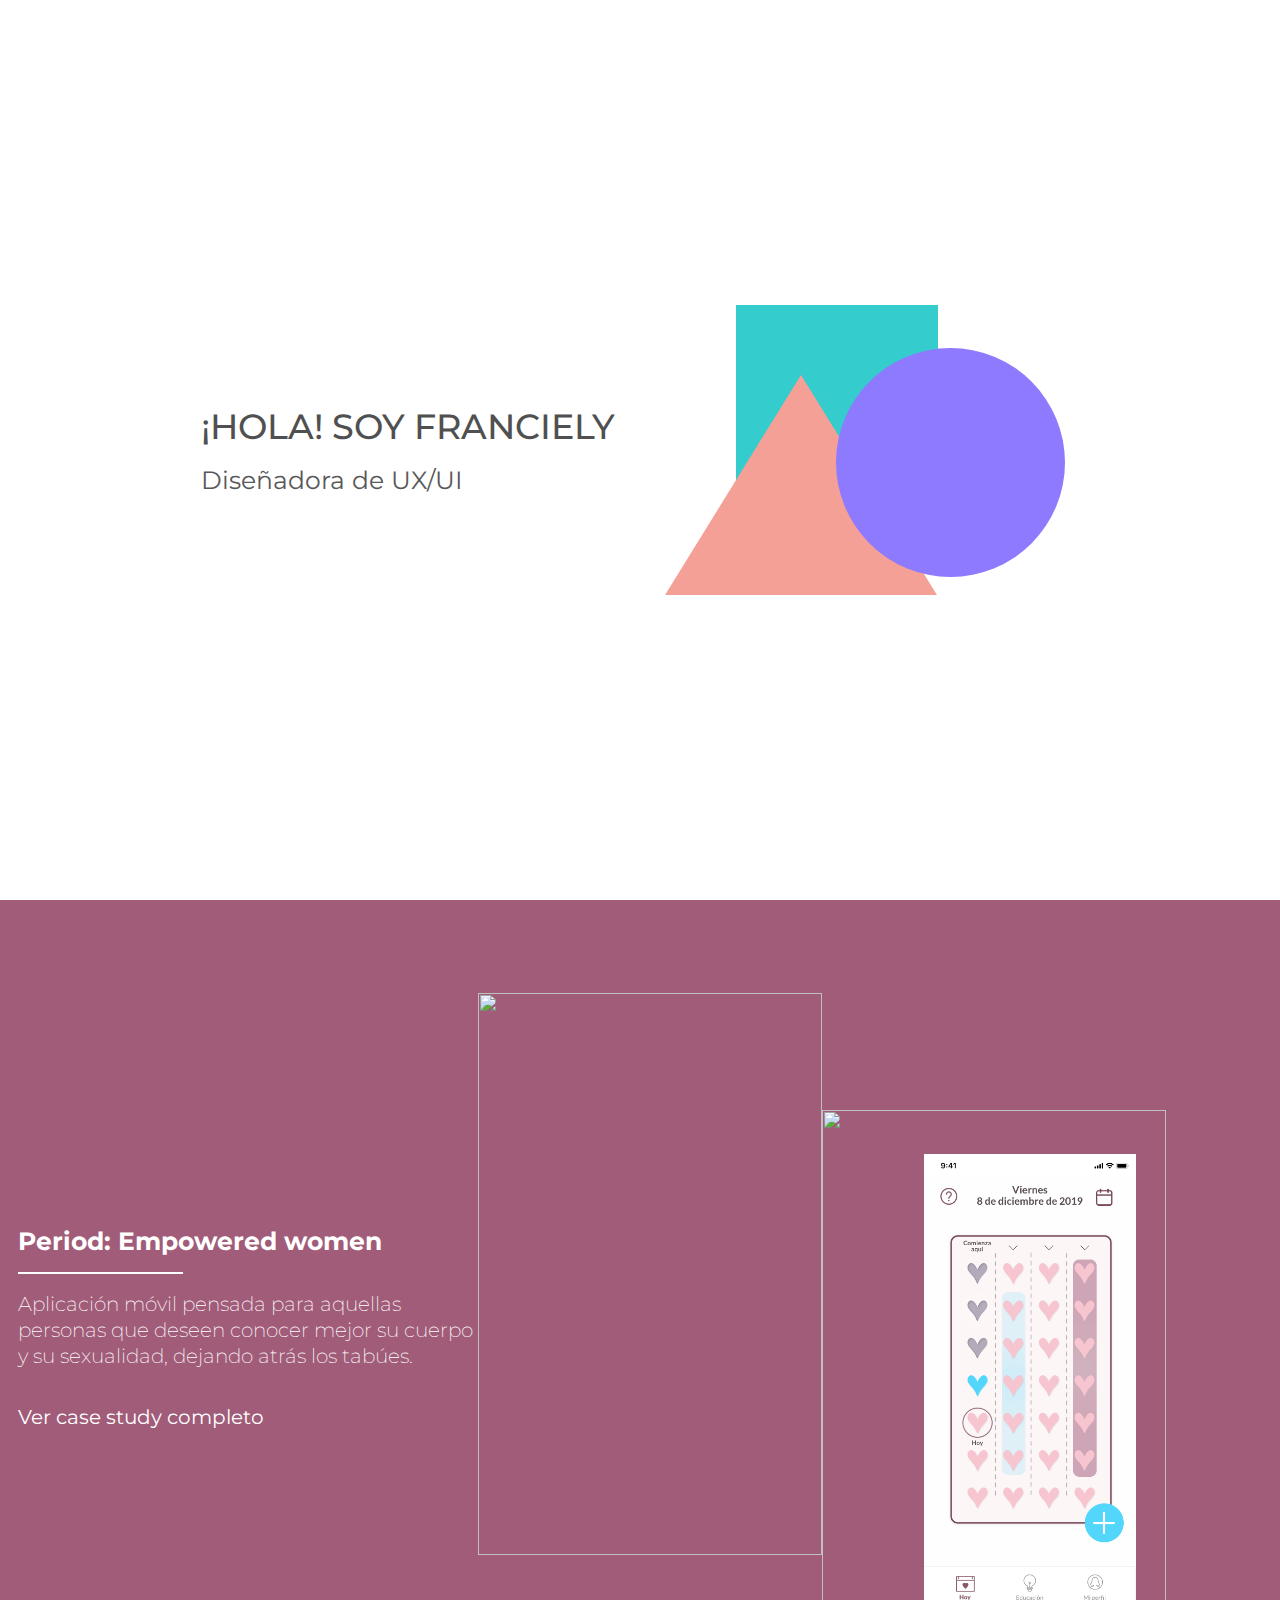
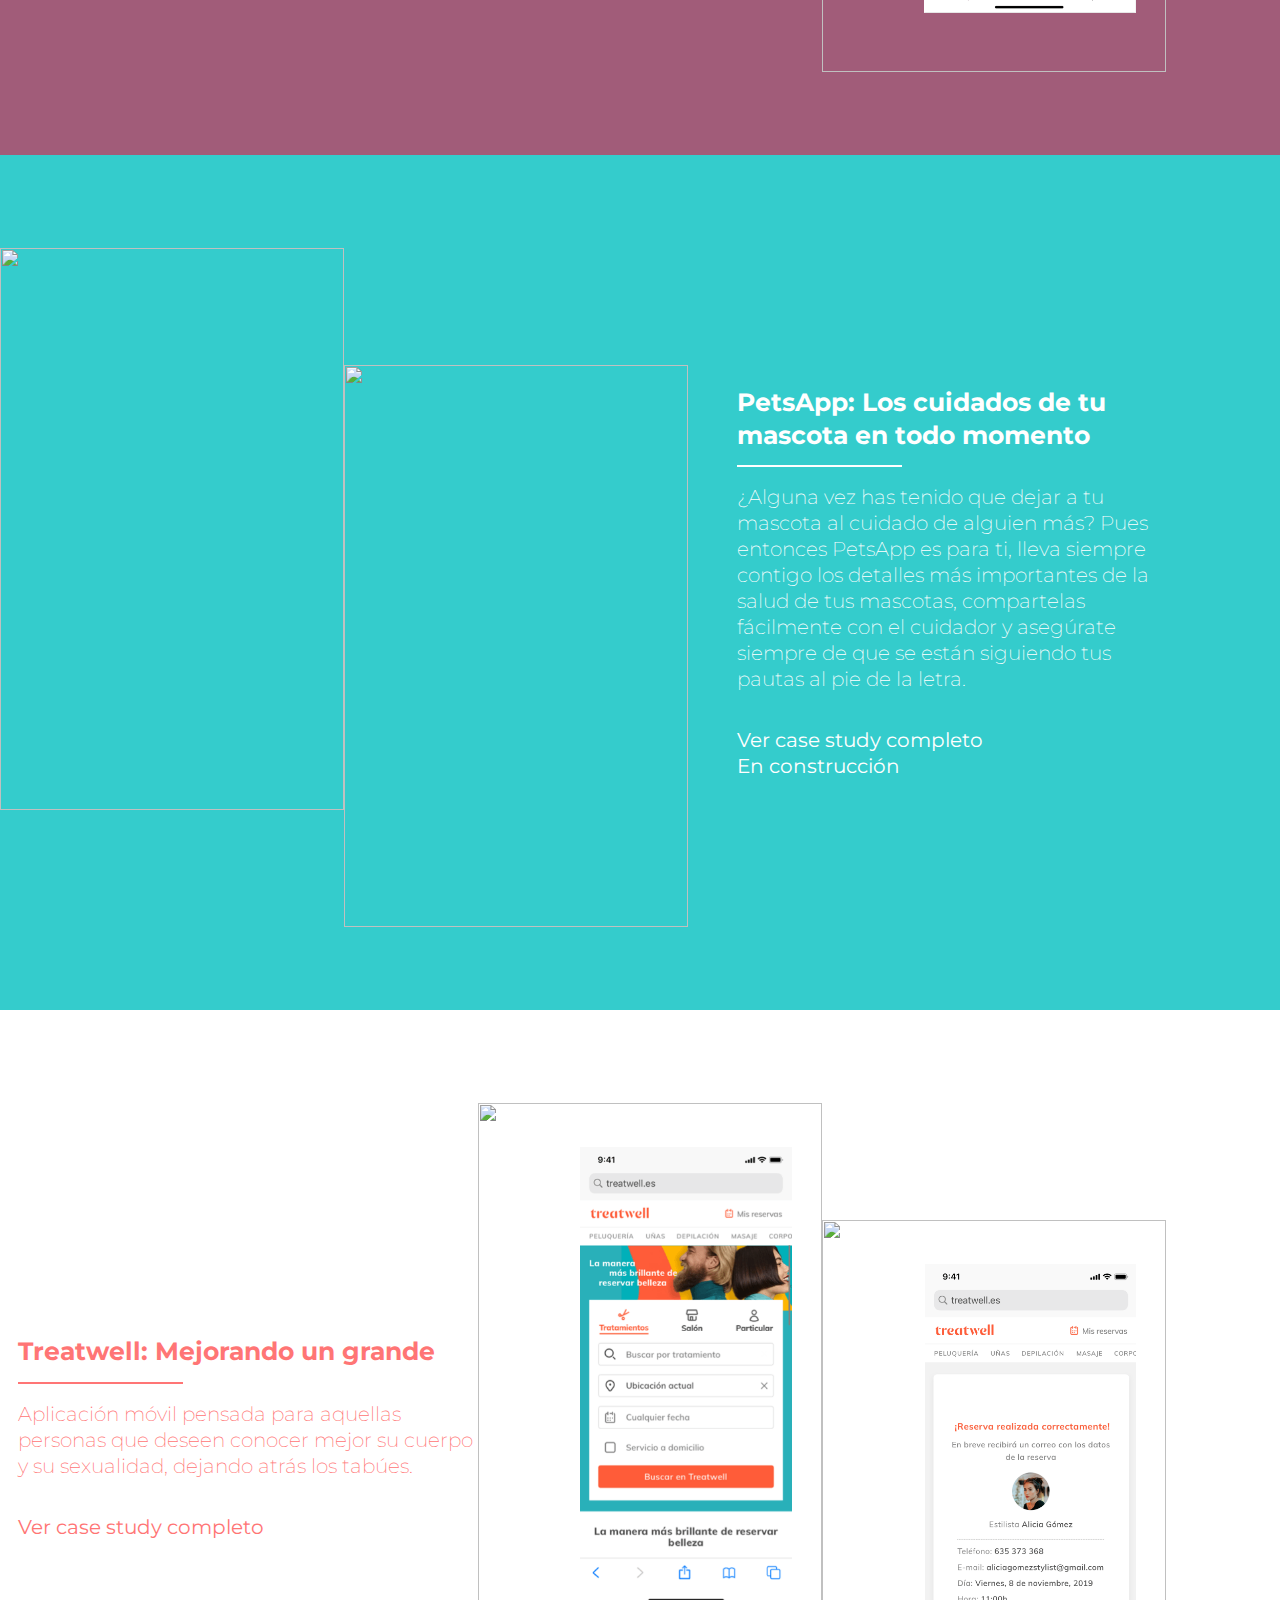
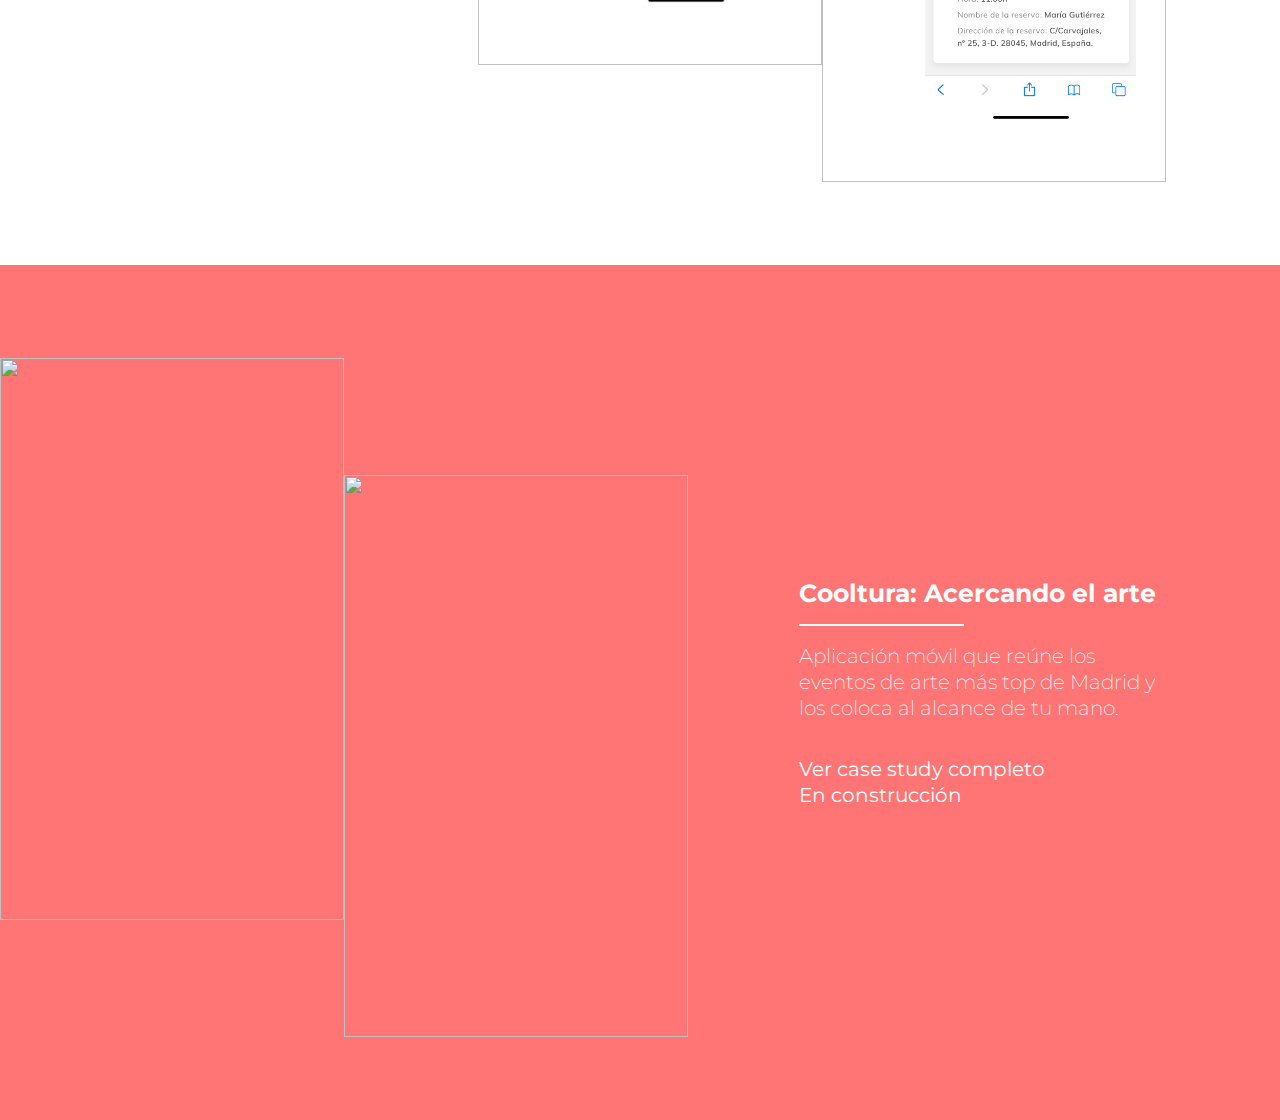
==== index.html @ 7710deaf "Add files via upload" ====
<!DOCTYPE html>
<html lang="en">

<head>
  <meta charset="UTF-8" />
  <meta name="viewport" content="width=device-width, initial-scale=1.0" />
  <meta http-equiv="X-UA-Compatible" content="ie=edge" />
  <title>Franciely Aguilera</title>
  <link rel="stylesheet" href="STYLES/Normalize.css" />
  <link rel="stylesheet" href="STYLES/Style.css" />
  <link href="https://fonts.googleapis.com/css?family=Montserrat:100,200,300,400,500,600&display=swap" rel="stylesheet">
  <script src="https://code.jquery.com/jquery-3.4.1.js"></script>
  <script src="./SCRIPTS/script.js"></script>
</head>

<body>

  <div class="Container">

    <!-- Main section -->
    <div class="MainSection">
      <div class="IntroductionContainer">
        <h1>¡HOLA! SOY FRANCIELY</h1>
        <h4>
          Diseñadora de UX/UI
        </h4>
      </div>
      <div class="Forms">
        <div class="Cuadrado"></div>
        <div class="Triangulo"></div>
        <div class="Circulo"></div>
      </div>
    </div>


    <!-- Project 1 Content -->

    <div class="ProjectContainer Project1">
      <div class="ProjectText">
        <div class="ProjectTitle">
          <h1>Period: Empowered women</h1>
        </div>
        <hr class="ProjectBar">
        <div class="ProjectIntro">
          <h4>Aplicación móvil pensada para aquellas personas que deseen conocer mejor su cuerpo y su
            sexualidad,
            dejando atrás los tabúes.</h4>
          <div class="Vermas">
            <p>Ver case study completo</p>
          </div>
        </div>
      </div>
      <div class="ContentContainer">

        <div class="ProjectImages">
          <img class="MockupSize UpImage" src="IMAGENES/Project 1/Mockup:Period.png" alt="">
          <img class="UpGif" src="IMAGENES/Project 1/PeriodOrbital 5.gif" alt="">
          <img class="MockupSize DownImage" src="IMAGENES/Project 1/Mockup:Period.png" alt="">
          <img class="DownGif" src="IMAGENES/Project 1/Blister.gif" alt="">
        </div>
        <div class="VerMenos ProjectSection">
          <img width="40px" height="40px" src="IMAGENES/Project 1/Button.svg">
          <div class="Hover">
            <p>Ver menos</p>
          </div>
        </div>
        <div class="Introduction ProjectSection">
          <h1 class="SectionTitle">Period: Empowered women</h1>
          <hr class="LongBar">
          <p><q class="Quote">“Mi madre nunca me habló de sexo en casa y lo que sé sobre mi cuerpo lo he
              aprendido
              charlando con amigas o buscando en <b>internet</b>”.</q> - Ana, 23 años.</p>
          <p class="GeneralText">Period es una aplicación móvil creada para satisfacer la necesidad de las
            mujeres del
            sigo XXI de conocerse, explorar y aprender de su cuerpo y su sexualidad -sin tabúes- para que
            así, logremos
            poco a poco reducir la cantidad de embarazos no deseados.</p>
        </div>
        <div class="Overview ProjectSection">
          <h1 class="SectionTitle">Overview</h1>
          <br>
          <h4 class="SectionSubtitle">El Cliente</h4>
          <p class="GeneralText">En este caso, se trata de una investigación desde cero como parte de la
            semana de
            Bienestar en el bootcamp de UX/UI en Ironhack Madrid.</p>
          <h4 class="SectionSubtitle">El reto</h4>
          <p class="GeneralText">Crear una fuente confiable de información y educación para disminuir los
            tabúes creados
            por la sociedad en torno al cuerpo y sexualidad femenina.</p>
          <h4 class="SectionSubtitle">Enfoque</h4>
          <p class="GeneralText">Metodología Agile junto al proceso de Design Thinking. </p>
          <p class="GeneralText">Crear una fuente confiable de información y educación para disminuir los
            tabúes creados
            por la sociedad en torno al cuerpo y sexualidad femenina.</p>
          <h4 class="SectionSubtitle">Resultado</h4>
          <p class="GeneralText">Una aplicación móvil que permite llevar un control y monitoreo del ciclo
            menstrual y
            que proporciona información y artículos de interés para contrarrestar la falta de educación
            sobre el tema.
          </p>
          <h4 class="SectionSubtitle">Duración del proyecto</h4>
          <p class="GeneralText">2 semanas.</p>
          <h4 class="SectionSubtitle">Rol</h4>
          <p class="GeneralText">Lead UX Designer (investigación, diseño de interacción y diseño visual).</p>
        </div>
        <div class="Investigacion ProjectSection">
          <h1 class="SectionTitle">Investigación (UX)</h1>
          <br>
          <h4 class="SectionSubtitle">Conociendo al usuario</h4>
          <p class="GeneralText">En una primera parte, decidí realizar encuestas y entrevistas con respuestas
            anónimas
            al público general para encontrar cuáles eran los principales problemas entorno al bienestar
            sexual de los
            usuarios. De allí obtuve <b>90 respuestas</b> donde la media de edad era de <b>25 años</b> y la
            mayoría de
            las respuestas
            fueron del sexo <b>femenino</b>.
            <br>
            <br>
            Resultados notables:
            <br>
          </p>
          <ul class="GeneralText">
            <li><b>56%</b> de las mujeres encuestadas afirma haber recibido poca o nada de
              educación sobre sus órganos reproductivos , su ciclo menstrual o su cuerpo en la escuela
              o en sus casas.
            </li>
            <li><b>73%</b> de los encuestados dicen haber aprendido sobre sexo con amigos o por su
              cuenta en internet.
            </li>
          </ul>
          </p>
          <p class="GeneralText">Con éstos datos realizamos un <b>Empathy Map</b> donde podemos identificar
            que el
            principal problema es la falta de
            <b>educación</b>
            e información veráz disponible para nuestros usuarios. ¿Y ésto por qué es un problema? Pues
            porque,
            continuando con la investigación, descubrimos que el <b>44%</b> de los embarazos <b>no son
              deseados</b>
            aunque la probabilidad de quedarse embarazada estando fuera del período de ovulación es <b>sólo
              del 3%</b>.
          </p>
          <img class="ContentImage" src="IMAGENES/Project 1/Empath map.jpg">
          <h4 class="SectionSubtitle">User Persona</h4>
          <p class="GeneralText">Habiendo recolectado todos los datos cualitativos y cuantitativos necesarios,
            pasé a la
            creación de María Guerra. Las características de María buscan englobar en una sola persona los
            datos más
            relevantes de los usuarios para poder ponerles cara y empatizar con ellos, logrando así obtener
            nuestro
            <b>usuario objetivo</b>.</p>
          <img class="ContentImage" src="IMAGENES/Project 1/Period:UserPersona.jpg">
          <h4 class="SectionSubtitle">Mercado y Competencia</h4>
          <p class="GeneralText">Conociendo los pain points de nuestro usuario objetivo, podemos comenzar a
            hacer una
            investigación de mercado: ¿qué estan utilizando nuestros usuarios actualmente para satisfacer
            éstas
            necesidades existentes? Ésta es la pregunta con la que decidí comenzar esta investigación.
            Luego de encontrar las aplicaciones más populares en éste mercado nos toca conocer ¿cómo lo
            hacen? ¿qué
            features tiene cada una ellas? y más importante<b> ¿qué les falta?</b>
            <br>
            <br>
            Para colocar todos los resultados de ésta investigación en un sólo espacio desarrollé un cuadro
            de análisis
            competitivo.
          </p>
          <img class="ContentImage" src="IMAGENES/Project 1/Competitive.jpg">
          <h4 class="SectionSubtitle">Resultados</h4>
          <p class="GeneralText">La gran mayoría de éstas aplicaciones son bastante similares, cambiando
            mayormente en
            la parte de interfaz, siendo unas más amigables que otras. Éste descubriemiento al principio lo
            tomé como
            algo negativo, ya que es dificil innovar en un campo que está tan desarrollado, sin embargo,
            decidí volver a
            los usuarios y preguntarles a ellos directamente ¿qué le cambiarías a la aplicación que utilizas
            para
            monitorear tu ciclo menstrual? Finalmente fue allí donde conseguí bastante material para
            continuar con mi
            investigación.
            <br>
            <br>
            Según las respuestas, lo que más querían nuestros usuarios era:
            <ul class="GeneralText">
              <li>
                <b>Privacidad</b>: Opciones que les permitieran que las personas a su alrededor no
                supieran de qué se
                trataba
                la alarma que les estaba avisando de la toma de su píldora, por ejemplo.
              </li>
              <li>
                <b>Control de píldora anticonceptiva</b>: fue bastante común el escuchar que más de una
                vez se les ha
                olvidado
                tomar la píldora, aunque casi todas tenían recordatorios para ello en sus móviles.
              </li>
            </ul>
          </p>
        </div>
        <div class="DefinirIdear ProjectSection">
          <h1 class="SectionTitle">Definir e Idear</h1>
          <br>
          <p class="GeneralText">
            Llegó el momento de juntar toda la información obtenida a través de la investigación y comenzar
            a definir el
            problema. Para organizar todo lo que estaba en mi cabeza, realicé un Affinity Diagram el cual me
            permitió
            tener un lugar al que volver si surgían dudas y vaciar mi cerebro de toda esa carga para dar
            espacio a lo
            que venía.
          </p>
          <img class="ContentImage" src="/IMAGENES/Project 1/AFFFFINITY.jpg">
          <p class="GeneralText">
            Teniendo éstos datos en cuenta, había que comenzar a idear lo que sería nuestra solución, para
            ello realicé
            un <b>Brainstorm </b>para conseguir ideas que lograran solucionar los problemas de nuestros
            usuarios.
            <br>
            <br>
            Continuando con el uso de herramientas, era imprescindible filtrar todas las ideas que surgieron
            de nuestro
            brainstorm y para ello coloqué las mejores ideas en un <b>MoSCoW</b>.
          </p>
          <img class="ContentImage" src="IMAGENES/Project 1/MOSCOW.jpg">
          <p class="GeneralText">
            Entre mis herramientas favoritas está el <b>Lean UX Canvas</b> y éste fue el momento que elegí
            para utilizarlo. En él plasmé el problema que quería solucionar, cómo planeaba solucionarlo y
            cuáles
            serían
            los <b>beneficios para el negocio y para los usuarios</b>.
            <br>
            <br>
            Para lograr un canvas que incluyera los problemas que quería abordar tuve que iterar bastante ya
            que ésta
            sería mi “Biblia” a la hora de diseñar.
          </p>
          <img class="ContentImage" src="IMAGENES/Project 1/LeanCanvas.png">
          <p class="GeneralText">
            El siguiente paso fue comenzar a diseñar nuestra solución, para ello realicé un <b>Site Map</b>
            que
            incluyera todos
            aquellos elementos que quería que estuviesen dentro de la aplicación.
            <br>
            <br>
            Para comprobar que el lenguaje de la aplicación era adecuado y entendible hicimos un <b>Card
              Sorting</b> a
            varios
            usuarios e iteramos hasta llegar al resultado final.
          </p>
          <img class="ContentImage" src="/IMAGENES/Project 1/Site map.png">
          <p class="GeneralText">
            Realicé un <b>User Journey</b> y un <b>User Scenario</b> para determinar en qué momentos de la
            rutina de nuestro usuario
            objetivo podría intervenir nuestra solución y hacernos una idea de cómo incluir todos los
            elementos
            necesarios.
          </p>
          <img class="ContentImage" src="IMAGENES/Project 1/User Journey Map 3.png">
          <img class="ContentImage" src="IMAGENES/Project 1/User scenario 3.png">
          <h4 class="SectionSubtitle">Diseño de Interacción</h4>
          <p class="GeneralText">
            Para diseñar cuál sería el camino que seguiría nuestro usuario dentro de la aplicación
            realizamos un
            <b>User
              Flow</b>. Con cada herramienta parece que repito lo mismo, pero para mi el user flow fue
            fundamental, de
            aquí me
            guié para diseñar cada una de las pantallas pensando siempre en cual sería la próxima acción del
            usuario.
          </p>
          <img class="ContentImage" src="IMAGENES/Project 1/User flow@2x.png">
        </div>
        <div class="Testeo ProjectSection">
          <h1 class="SectionTitle">Testeo y más testeo</h1>
          <br>
          <h4 class="SectionSubtitle">Wireframes: Low-Fidelity</h4>
          <p class="GeneralText">
            Este proceso comenzó con un <b>Crazy 8</b> para plasmar todas las ideas locas que había en mi
            cabeza en
            cuanto a
            diseño y elegir allí las mejores de ellas.
            <br>
            <br>
            Una vez elegidas las pantallas que más me gustaron, pasé a hacer cada una de ellas en un mockup
            de papel
            para luego <b>testearlas con 10 usuarios</b>. De allí observé el comportamiento de cada uno, si
            el proceso
            era
            intuitivo y entendible y si lograba satisfacer las necesidades de cada usuario.
          </p>
          <img class="ContentImage" src="IMAGENES/Project 1/LowFi.png">
        </div>
        <div class="UserInterface ProjectSection">
          <h1 class="SectionTitle">Diseño de interfaz (UI)</h1>
          <br>
          <p class="GeneralText">
            La parte más fuera de mi zona de comfort, el <b>diseño visual</b>. Para comenzar ésta etapa tuve
            que
            definir
            qué
            quería transmitir con la aplicación, ¿sería moderna y femenina o más bien algo fría pero más
            confiable?
            Definitivamente preferí irme por el lado de la modernidad y feminidad, intentando no caer en la
            convención
            social del típico rosa y siendo lo más inclusiva posible sin que dejara de ser algo atractivo
            para el
            público más femenino.
            <br>
            <br>
            Luego de definir cúales serían los atributos de la marca, hice una búsqueda de fotos e imágenes
            que los
            transmitieran para así armar un Moodboard y comenzar a ver patrones y elegir nuestros colores
            principales
            seguidos por la Tipografía
          </p>
          <img class="ContentImage" src="IMAGENES/Project 1/Period:Moodboard.jpg">
          <p class="GeneralText">
            <b>Zarzamora</b>, un color atrevido para diseño de interfaz pero que va perfecto con la
            inclusividad y
            feminidad
            sin caer en lo cliché. ¿Y por qué estoy convencida de todo ésto? Porque acompañada de mi
            moodboard fui
            testeando a los usuarios mediante un <b>Desirability Testing</b> para que fuesen ellos mismos
            los que
            decidieran lo
            que les transmitían los colores e imágenes.
          </p>
          <img class="ContentImage" src="IMAGENES/Project 1/StyleTiles.png">
          <p class="GeneralText">
            Lato fue la tipografía elegida que, al contrario del zarzamora, cada vez se va viendo más en el
            diseño de
            aplicaciones pero que calza perfecta con una personalidad moderna y fresca.
          </p>
          <div class="ContentImage WiderContainer">
            <img class="MediumImage" src="IMAGENES/Project 1/Picking Colors.png">
            <img class="MediumImage" src="IMAGENES/Project 1/Tipografia.png">
          </div>
          <p class="GeneralText">
            <br>
            Como puedes observar, hemos decidido añadir en éste punto el color azul muy <b>turquesa</b> ya
            que
            necesitabamos un
            color de resalte para aquellos puntos en los que necesitaramos captar la atención del usuario.
          </p>
        </div>
        <div class="DisenoFinal ProjectSection">
          <h1 class="SectionTitle">Diseño Final</h1>
          <br>
          <h4 class="SectionSubtitle">Wireframes: High Fidelity</h4>
          <p class="GeneralText">
            Finalmente llegamos al diseño completo de las pantallas para nuestra aplicación.
          </p>
          <img class="ContentImage BigImage" src="IMAGENES/Project 1/Pantallas.png">
        </div>
        <div class="NextSteps ProjectSection">
          <h1 class="SectionTitle">Next Steps</h1>
          <br>
          <p class="GeneralText">
            ¿Hacia dónde vamos? Pues el futuro de Period cuenta con ajustes de diseño de interfaz ya que,
            por el corto
            tiempo, hubo detalles que quedaron por pulir. Además, diseñar todo el sistema para que sea una
            fuente de
            información también para mujeres embarazadas y sus bebés.
          </p>
          <hr class="LongBar">
        </div>
        <div class="PersonalComment ProjectSection">
          <p class="GeneralText">
            Si has llegado hasta aquí: ¡Muchas gracias por leer! Éste fue mi primer proyecto de UX/UI
            totalmente
            individual, para mi fue un reto bastante grande y estoy muy contenta con el resultado. Si tienes
            alguna
            sugerencia, te animo a dejarla en los comentarios ya que de seguro me ayudarán a seguir
            creciendo :)
          </p>
        </div>
      </div>

    </div>
    <!-- Project 2 -->
    <div id="Projecto2" class="ProjectContainerInv Project2 Construccion">
      <div class="ProjectText">
        <div class="ProjectTitle">
          <h1>PetsApp: Los cuidados de tu mascota en todo momento</h1>
        </div>
        <hr class="ProjectBar">
        <div class="ProjectIntro">
          <h4>¿Alguna vez has tenido que dejar a tu mascota al cuidado de alguien más?
            Pues entonces PetsApp es para ti, lleva siempre contigo los detalles más importantes de la salud
            de tus
            mascotas, compartelas fácilmente con el cuidador y asegúrate siempre de que se están siguiendo
            tus pautas al
            pie de la letra.</h4>
          <div class="Vermas">
            <p>Ver case study completo</p>
            <div class="HoverText">
              <div>En construcción</div>
            </div>
          </div>
        </div>
      </div>
      <div class="ContentContainer">
        <div class="ProjectImages">
          <img class="MockupSize UpImage" src="IMAGENES/Project 2/Mockups_Pets_Home1.png" alt="">
          <img class="UpGif" src="IMAGENES/Project 2/Prueba1.png" alt="">
          <img class="Perrito" src="IMAGENES/Project 2/Perrito.gif" alt="">
          <img class="MockupSize DownImage" src="IMAGENES/Project 2/Mockups_Pets_Home1.png" alt="">
          <img class="DownGif" src="IMAGENES/Project 2/PantallaCondiciones.png" alt="">
        </div>
      </div>
    </div>
    <!-- Project 3 -->
    <div name="Projecto3" class="ProjectContainer Project3">
      <img class="bgimg ProjectSection" src="IMAGENES/Project 3/FondoPNG1.png">
      <div class="ProjectText">
        <div class="ProjectTitle">
          <h1>Treatwell: Mejorando un grande</h1>
        </div>
        <hr class="ProjectBar">
        <div class="ProjectIntro">
          <h4>Aplicación móvil pensada para aquellas personas que deseen conocer mejor su cuerpo y su
            sexualidad,
            dejando atrás los tabúes.</h4>
          <div class="Vermas">
            <p>Ver case study completo</p>
          </div>
        </div>

      </div>
      <div class="ContentContainer">
        <div class="ProjectImages">
          <img class="MockupSize UpImage" src="IMAGENES/Project 3/Mockups_Treatwell_Home1.png" alt="">
          <img class="UpGif" src="IMAGENES/Project 3/Treatwell:Home.gif" alt="">
          <img class="MockupSize DownImage" src="IMAGENES/Project 3/Mockups_Treatwell_Home1.png" alt="">
          <img class="DownGif" src="IMAGENES/Project 3/YesYesMaybe.gif" alt="">
        </div>
        <div class="VerMenos ProjectSection">
          <img width="40px" height="40px" src="IMAGENES/Project 1/Button.svg">
            <div class="Hover">
              <p>Ver menos</p>
            </div>
        </div>
        <div class="Introduction ProjectSection">
          <h1 class="SectionTitle">Treatwell: Add a feature</h1>
          <hr class="LongBar">
          <p><q class="Quote">“Mi abuela ha sido siempre muy coqueta pero, con las dificultades que vienen con su
              edad,
              se nos hace difícil complacerla y llevarla al salon más a menudo”. Raquel, 35 años.</q>
            - Ana, 23 años.</p>
          <p class="GeneralText">Treatwell es una compañía conocida por agrupar servicios de peluquería y estética
            para
            ofrecer los mejores descuentos al reservar a través de ellos. Sin embargo, tras hacer una investigación
            superficial, es notable la falta del servicio a domicilio. En éste case study, les mostraremos el por qué
            es
            necesario ofrecer éste servicio para así atender a un mayor grupo de personas y a su vez, obtener
            beneficios
            como empresa.</p>
        </div>
        <div class="ProjectSection">
          <h4 class="SectionSubtitle">¿Para quién es éste servicio?</h4>
          <p class="GeneralText">Primero, realizamos una investigación para identificar a los clientes regulares de
            Treatwell. El objetivo era conocer cuáles eran sus puntos de dolor para así llegar a una solución
            eficiente.
            Lanzamos encuestas e hicimos una docena de entrevistas, de las cuales llegamos a las siguientes
            conclusiones: mientras que la mayoría de la población joven (Entre 18 y 30 años) estaba contenta con el
            actual funcionamiento de Treatwell, a medida de que incrementaba el rango de edad, comenzaba a surgir el
            problema del traslado a los salones y el de conseguir éste servicio desde una plataforma de confianza.
            También tocamos temas de discapacidades y problemas de movilidad entre personas jóvenes, pero como nuestra
            investigación fue abierta, decidimos enfocarnos en lo que representaba la mayoría de nuestros usuarios,
            los
            cuales eran de edad avanzada.</p>
          <img class="ContentImage" src="IMAGENES/Project 3/Treatwell:UserPersona.png">
          <br>
          <p class="GeneralText">Tras conocer los problemas de nuestros usuarios, creamos un Lean UX Canvas para
            ayudarnos a ver más claramente una solución, estructurarla y tener así nuestro punto de partida.
          </p>
        </div>
        <div class="ProjectSection">
          <h4 class="SectionSubtitle">¿Cómo lo hacen los demás?</h4>
          <p class="GeneralText">Luego comparamos las empresas que representan la mayor competencia para Treatwell, la
            idea es conocer cuales son sus debilidades y fortalezas para aprovechar cada una de ellas y tomarlas en
            cuenta para nuestra solución.
          </p>
          <img class="ContentImage" src="IMAGENES/Project 3/Treatwell:AnalisisCompetitivo.png">
        </div>
        <div class="ProjectSection">
          <h4 class="SectionSubtitle">Diseñando la solución</h4>
          <p class="GeneralText">Decidimos re-diseñar la aplicación WEB en lugar de la aplicación móvil ya que
            observamos que nuestro usuario objetivo era más propenso a utilizar la web desde sus móviles antes que
            descargar una aplicación.</p>
          <br>
          <p class="GeneralText">Realizamos un Crazy 8 para ayudarnos a enfocar el rumbo de nuestro diseño y partir
            desde aquí para comenzar con el prototipo de baja fidelidad. El testeo de éste prototipo nos permitió
            iterar
            sobtre el diseño, testeamos al rededor de 10 veces para asegurarnos de que era un diseño intuitivo y
            funcional.</p>
          <img class="ContentImage" src="IMAGENES/Project 3/Treatwell:LowFidelity.png">
        </div>
        <div class="ProjectSection">
          <h4 class="SectionSubtitle">Diseño Final</h4>
          <p class="GeneralText UnicoTexto">
            Ya que no teníamos mucho tiempo para desarrollar el proyecto y estábamos seguras de nuestro diseño,
            decidimos pasar directamente a un prototipo de alta fidelidad. Para ésto, mi compañera Celia y yo, creamos
            nuestras pantallas en Sketch para luego darles vida e interacciones en Keynote (sí, keynote!) aunque
            parezca
            inusual utilizar keynote para éste tipo de diseños, nos resultó bastante fácil y rápido conseguir el
            resultado que queríamos y nos permitió testear para, ésta vez, iterar sobre las interacciones hasta llegar
            a
            nuestro resultado final.
          </p>
        </div>

      </div>

    </div>
    <!-- Project 4 -->
    <div class="ProjectContainerInv Project4 Construccion">
      <div class="ProjectText">
        <div class="ProjectTitle">
          <h1>Cooltura: Acercando el arte</h1>
        </div>
        <hr class="ProjectBar">
        <div class="ProjectIntro">
          <h4>Aplicación móvil que reúne los eventos de arte más top de Madrid y los coloca al alcance de tu
            mano.</h4>
          <div class="Vermas">
            <p>Ver case study completo</p>
            <div class="HoverText">
              <div>En construcción</div>
            </div>
          </div>
        </div>
      </div>
      <div class="ProjectImagesInv">
        <img class="MockupSize UpImage" src="IMAGENES/Project 4/Mockups_Cooltura_Home.png" alt="">
        <img class="UpGif" src="IMAGENES/Project 4/CoolturaHome1.gif" alt="">
        <img class="MockupSize DownImage" src="IMAGENES/Project 4/Mockups_Cooltura_Home.png" alt="">
        <img class="DownGif" src="IMAGENES/Project 4/Pantall:Cooltura:2png.png" alt="">
      </div>
    </div>
  </div>
</body>

</html>
---- STYLES/Style.css ----
body {
  font-family: "Montserrat", sans-serif;
  line-height: 1.3;
}

/* Figuras */

.Forms {
  position: relative;
  height: 290px;
  width: 415px;
}

.Triangulo {
  position: absolute;
  width: 0;
  height: 0;
  border-left: 136px solid transparent;
  border-right: 136px solid transparent;
  border-bottom: 220px solid #f4a097;
  bottom: 0;
  left: 0;
}
.Cuadrado {
  height: 202px;
  width: 202px;
  background-color: #34CCCC;
  position: absolute;
  top: 0;
  left: 71px;
}
.Circulo {
  border-radius: 50%;
  height: 229px;
  width: 229px;
  background-color: #8d7aff;
  position: absolute;
  top: 43px;
  left: 171px;
}
/* Introducción */

.MainSection {
  display: flex;
  align-items: center;
  justify-content: center;
  height: 100vh;
  width: 100%;

}

.IntroductionContainer {
  width: 421px;
  height: fit-content;
  width: fit-content;
  margin-right: 50px;
}

.IntroductionContainer h1 {

  font-weight: 500;
  color: #505050;
  font-size: 35px;
  margin-bottom: 15px;
  
}
.IntroductionContainer h4 {
  font-weight: 400;
  color: #585858;
  font-size: 25px;

}

.RedesContainer {

writing-mode: vertical-lr;
position: sticky;
right: 20px;
top: 60px

}

.RedesContainer h4 {

  font-weight: 500;
  color: #8d7aff;
  font-size: 20px;

}

/* Proyecto 1 */
/* 
#parallax-lvl-0, #parallax-lvl-1, #parallax-lvl-2, #parallax-lvl-3 {
  position: absolute;
  top: 0;
}
#parallax-lvl-1 {
  z-index:0;
}
#parallax-lvl-2 {
  z-index:10;
}
#parallax-lvl-3 {
  z-index:100;
}

.bubble {
  border-radius: 100%;
  position: absolute;
  opacity: 0.7;
}
.size1 {
  width:100px;
  height:100px;
}
.size2 {
  width:200px;
  height:200px;
}
.size3 {
  width:300px;
  height:300px;
}
.size4 {
  width:400px;
  height:400px;
}
.white {
  background-color: #ededed;
}
.blue {
  background-color: #5799a9;
}
.pink {
  background-color: #e86d65;
}
.orange {
  background-color: #e59e70;
}
.purple {
  background-color: #8c5e7a;
}
.green {
  background-color: #1d7f59;
}

/* Bubble positions */
/* #b0-1 {
  top:-30px;
  left:-200px;
}
#b0-2 {
  top:200px;
  left:720px;
}
#b0-3 {
  top:500px;
  left:0px;
}
#b0-4 {
  top:400px;
  left:-560px;
}
#b0-5 {
  top:820px;
  left:480px;
}
#b0-6 {
  top:1300px;
  left:-180px;
}
#b0-7 {
  top:1300px;
  left:200px;
}
#b0-8 {
  top:1200px;
  left:820px;
}
#b0-9 {
  top:1400px;
  left:-500px;
}
#b0-10 {
  top:800px;
  left:160px;
}
#b0-11 {
  top:720px;
  left:-380px;
}
#b0-12 {
  top:550px;
  left:680px;
}


#b1-1 {
  top:-120px;
  left:-200px;
}
#b1-2 {
  top:1000px;
  left:-220px;
}
#b1-3 {
  top:300px;
  left:300px;
}
#b1-4 {
  top:400px;
  left:-260px;
}
#b1-5 {
  top:820px;
  left:880px;
}
#b1-6 {
  top:10px;
  left:580px;
}

#b2-1 {
  top:700px;
  left:580px;
}
#b2-2 {
  top:150px;
  left:330px;
}
#b2-3 {
  top:1000px;
  left:-550px;
}
#b2-4 {
  top:1200px;
  left:360px;
}
#b2-5 {
  top:1600px;
  left:480px;
}
#b2-6 {
  top:1550px;
  left:200px;
}

#b3-1 {
  top:50px;
  left:-400px;
}
#b3-2 {
  top:1150px;
  left:530px;
}
#b3-3 {
  top:550px;
  left:130px;
}
#b3-4 {
  top:1900px;
  left:-100px;
}
#b3-5 {
  top:1000px;
  left:200px;
}
#b3-6 {
  top:860px;
  left:-400px;
} */


/* BUBBLES */

.ProjectContainer {
  display: flex;
  align-items: center;
  justify-content: center;
  height: 95vh;
  width: 100%;
  position: relative;
  /* overflow: hidden; */
}
.ProjectContainerInv {
  display: flex;
  align-items: center;
  justify-content: center;
  height: 95vh;
  width: 100%;
  flex-direction: row-reverse;
}

.ProjectText {
  width: 460px;
  /* display: none; */
}

.Vermas {
  margin-top: 35px;
  font-weight: 400;
}

.VerMenos {
  position: sticky;
  bottom: 100px;
  top: 90vh;
  margin-left: 120%;
  width: 50px;
  text-align: center;
}

.Hover {
  opacity: 0;
  transition: .3s ease;
  position: absolute;
  top: 0;
  bottom: 0;
  left: 0;
  right: 0;
  height: 100%;
  width: 100%;
  font-size: 15px;
  font-weight: 200;
  text-align: center;
}

.VerMenos:hover .Hover{
  opacity: 1;
}

.VerMenos:hover img {
  opacity: 0;
}

.Project1 {
  background-color: #a15c79;
  color: #ffffff;
}

.Project2 {
  background-color: #34CCCC;
  color: #ffffff
}
.Project3 {
  background-color: #ffffff;
  color: #FF7575;
}
.Project4 {
  background-color: #FF7575;
  color: #ffffff;
}

.HeaderImage  {
  position:absolute;
  top: 0;
  bottom: 0;
  height: 100vh;
  width: 100vw;
}

.ProjectTitle {
  font-weight: 700;
  font-size: 25px;
}
.ProjectIntro {
  font-weight: 200;
  font-size: 20px;
}

.ProjectBar {
  width: 163px;
  margin-left: 0;
  border: 1px solid #ffffff;
  margin-top: 14px;
  margin-bottom: 17px;
}

.Project3 .ProjectBar {
  border: 1px solid #FF7575; 
}

.ProjectImages {
  margin-top: 60px;
  margin-bottom: 50px;
  display: flex;
  height: 679px;
  width: fit-content;
  position: relative;
}

.ProjectImagesInv {
  margin-top: 60px;
  margin-bottom: 50px;
  display: flex;
  height: 679px;
  width: fit-content;
  margin-right: 111px;
  position: relative;
}

.ProjectContainerInv .ProjectText {
  margin-right: 111px;
}

.MockupSize {
  width: 344px;
  height: 562px;
  z-index: 30;
  position: relative;
}

.UpImage {
  align-self: flex-start;
}
.DownImage {
  align-self: flex-end;
}

.UpGif {
  position: absolute;
  width: 212px;
  top: 44px;
  left: 102px;
}
.DownGif {
  position: absolute;
  width: 212px;
  top:161px;
  left:446px;

}

/* Project 1 Content */

.ContentContainer {

  display: flex;
  flex-direction: column;
  width: 784px;
  position:relative;
}

.ProjectSection {
  margin-bottom: 40px;
  display: none;
}


.SectionTitle {

  font-size: 25px;
  font-weight: 500;
}

.SectionSubtitle {

  margin-top: 20px;
  margin-bottom: 20px;
  font-weight: 600;
}

.LongBar {

  width: 276px;
  margin-left: 0;
  border: 1px solid #ffffff;
  margin-top: 14px;
  margin-bottom: 17px;
}

.Quote {

  font-size: 20;
  font-style: italic;
  font-weight: 200;
}

.Quote b{

  font-size: 20;
  font-style: italic;
  font-weight: 500;
}

.GeneralText {

    font-size: 20;
    font-weight:200;
    margin-top: 14px;
}

.GeneralText b {

  font-weight: 500;
}

li{
  margin-left: 20px;
  margin-bottom: 15px;
}

.ContentImage {

  width: 100%;
  margin-top: 35px;
  margin-bottom: 30px;
}

.MediumImage {

  width: 45%;
}

.WiderContainer {

  display: flex;
  justify-content: space-between;
  width: 140%;
  margin-left:-20% ;
}

.BigImage{

  display: flex;
  justify-content: center;
  width: 120%;
  margin-left: -10%;
}
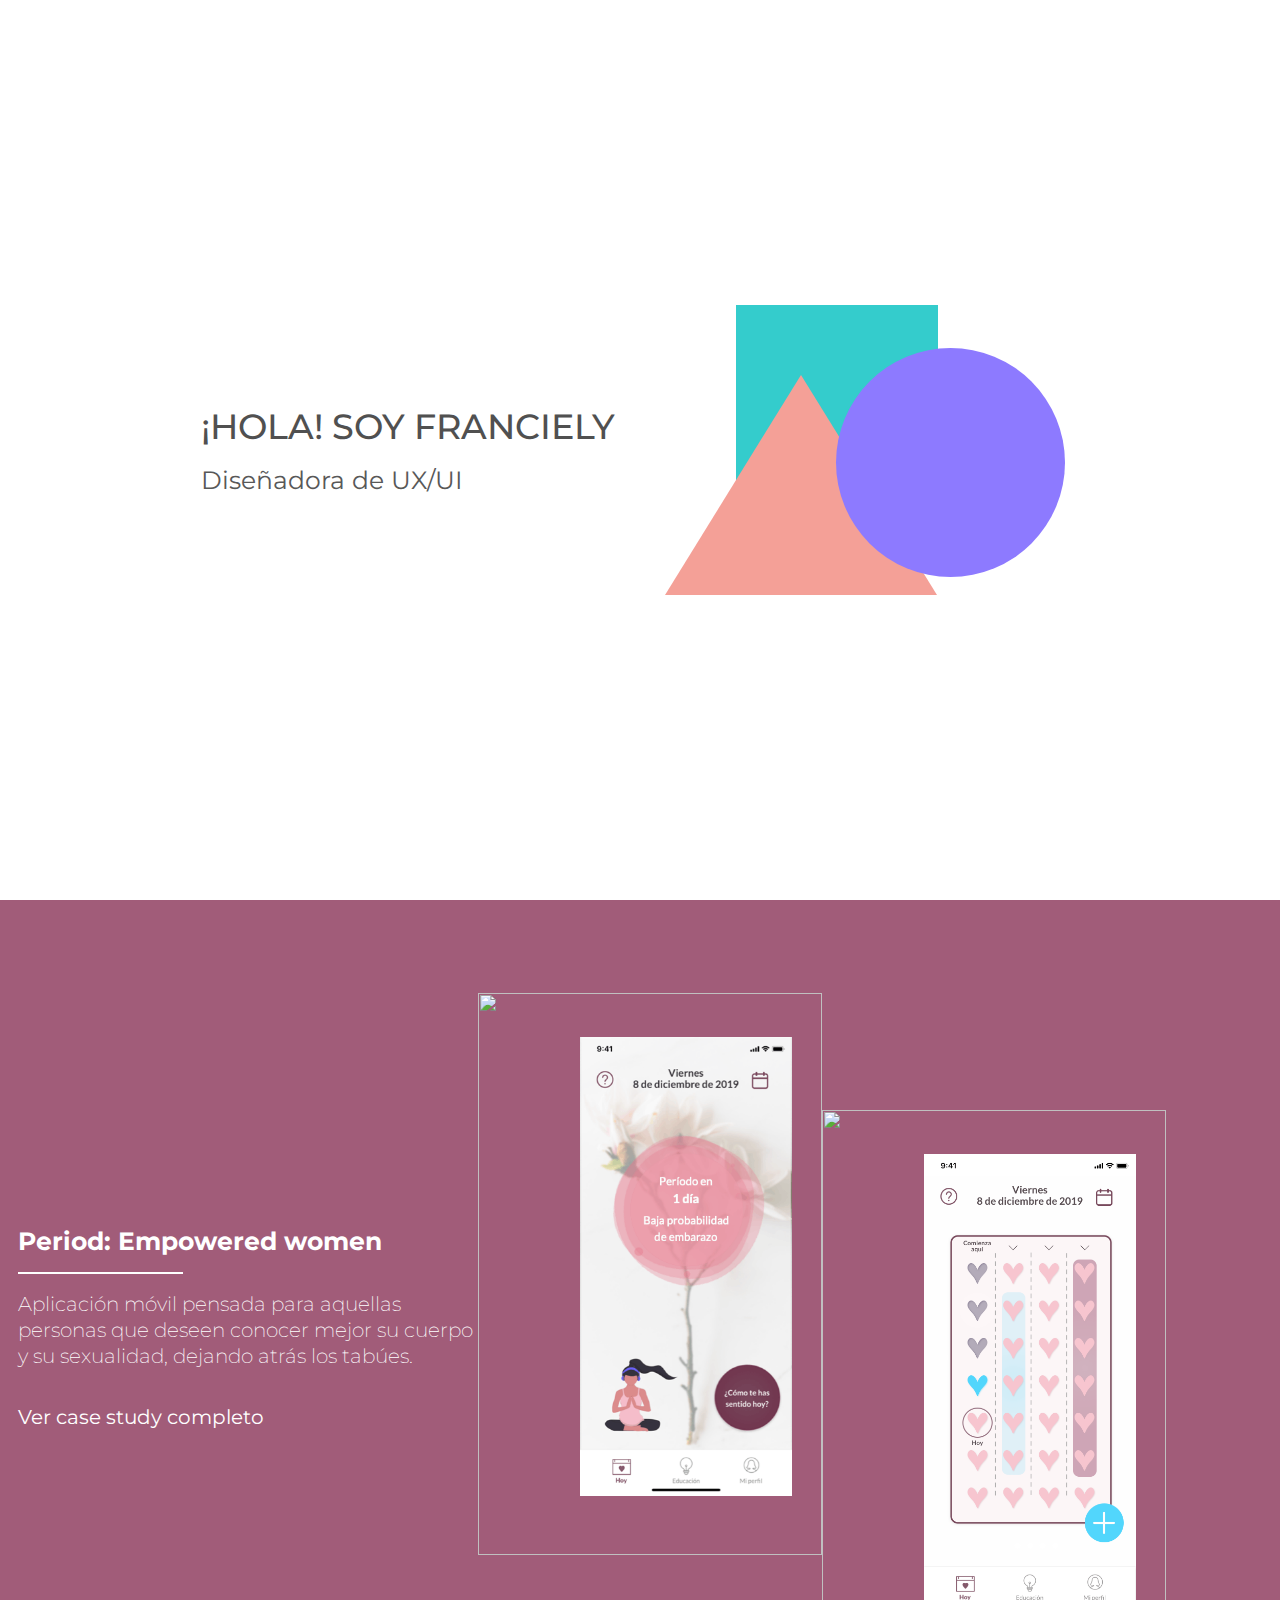
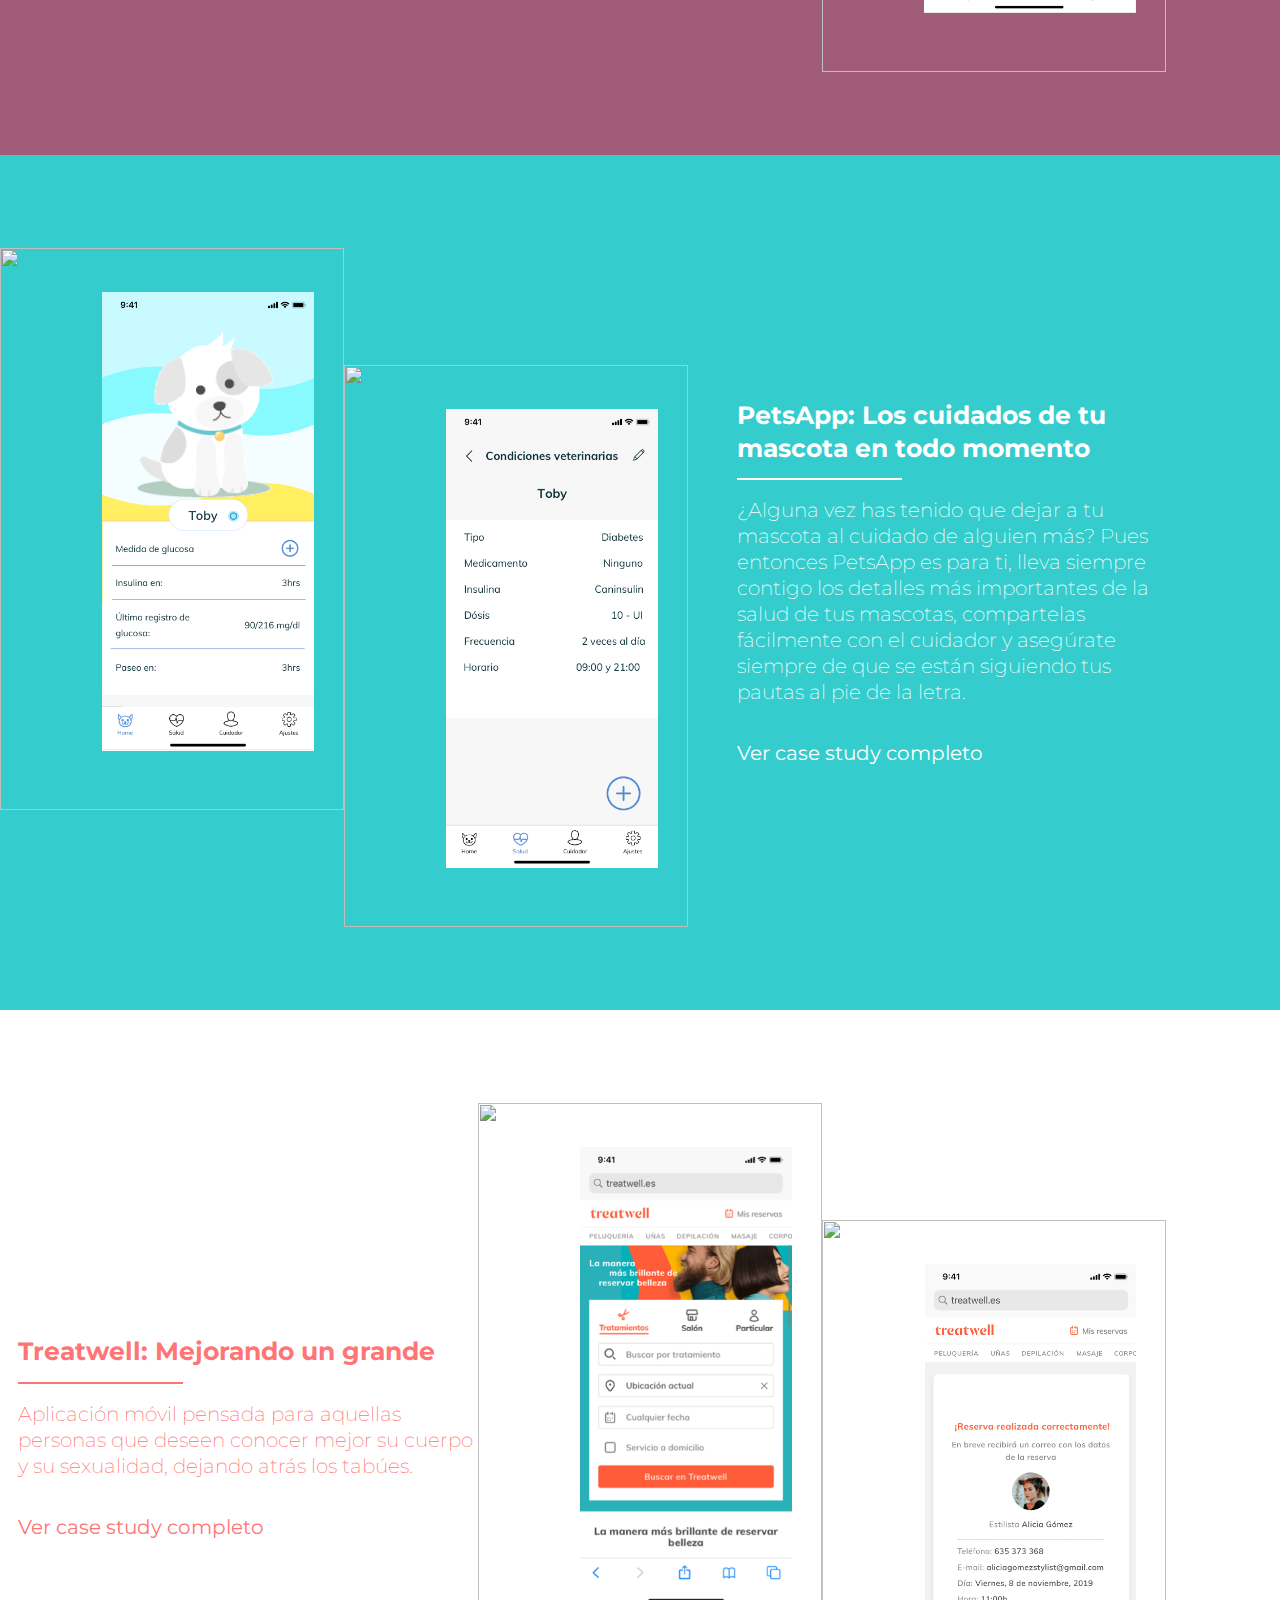
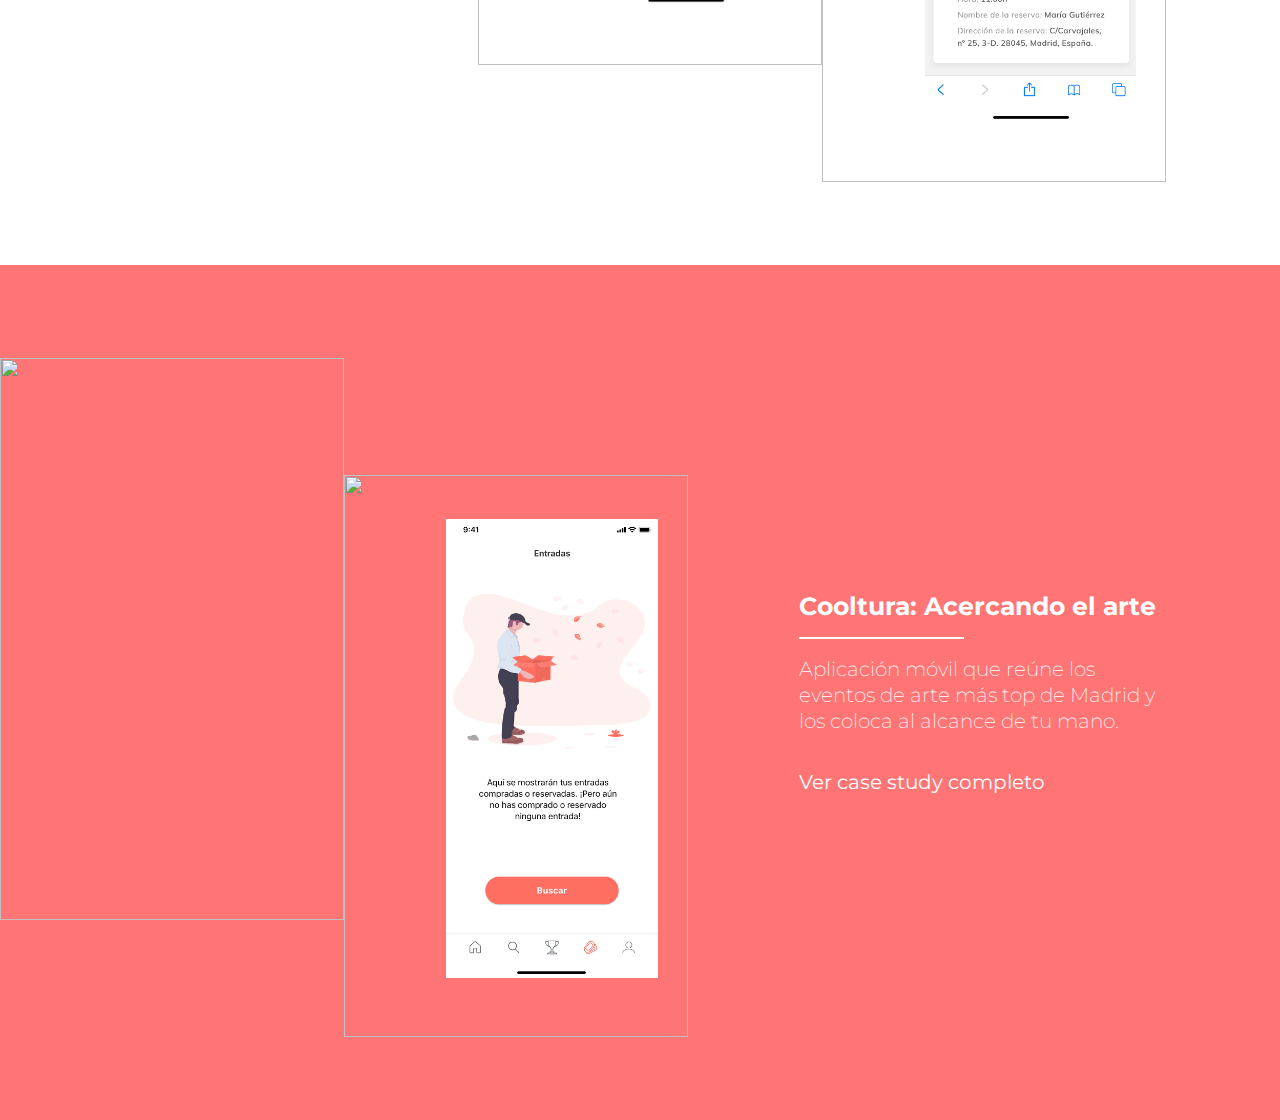
==== commit db49b377: "changed meta" ====
--- a/index.html
+++ b/index.html
@@ -5,6 +5,7 @@
   <meta charset="UTF-8" />
   <meta name="viewport" content="width=device-width, initial-scale=1.0" />
   <meta http-equiv="X-UA-Compatible" content="ie=edge" />
+  <meta property="og:image" content="IMAGENES/Project 1/Mockup:Period.png" />
   <title>Franciely Aguilera</title>
   <link rel="stylesheet" href="STYLES/Normalize.css" />
   <link rel="stylesheet" href="STYLES/Style.css" />
--- a/STYLES/Style.css
+++ b/STYLES/Style.css
@@ -299,6 +299,9 @@
 .Vermas {
   margin-top: 35px;
   font-weight: 400;
+  position: relative;
+  width: fit-content;
+  cursor: pointer;
 }
 
 .VerMenos {
@@ -308,6 +311,7 @@
   margin-left: 120%;
   width: 50px;
   text-align: center;
+  cursor: pointer;
 }
 
 .Hover {
@@ -320,6 +324,7 @@
   right: 0;
   height: 100%;
   width: 100%;
+  color: #ffffff;
   font-size: 15px;
   font-weight: 200;
   text-align: center;
@@ -333,9 +338,32 @@
   opacity: 0;
 }
 
+
+.Construccion .HoverText {
+  opacity: 0;
+  transition: .2s ease;
+  position: absolute;
+  top: 0;
+  bottom: 0;
+  left: 0;
+  right: 0;
+  height: 100%;
+  width: 100%;
+ 
+}
+.Construccion .Vermas:hover .HoverText{
+  opacity: 1;
+}
+
+.Construccion .Vermas:hover p {
+  opacity: 0;
+}
+
+
 .Project1 {
   background-color: #a15c79;
   color: #ffffff;
+
 }
 
 .Project2 {
@@ -343,12 +371,20 @@
   color: #ffffff
 }
 .Project3 {
-  background-color: #ffffff;
   color: #FF7575;
+  transition: 1s;
 }
 .Project4 {
   background-color: #FF7575;
   color: #ffffff;
+}
+
+.Project3 .bgimg{
+  position: absolute;
+  width: 100%;
+  height: 100%;
+  z-index: -1;
+
 }
 
 .HeaderImage  {
@@ -430,6 +466,12 @@
   left:446px;
 
 }
+.Perrito{
+  position: absolute;
+  width: 312px;
+  top: 8px;
+  left: 67px;
+}
 
 /* Project 1 Content */
 
@@ -527,3 +569,7 @@
   width: 120%;
   margin-left: -10%;
 }
+
+.Project3 .UnicoTexto {
+  margin-bottom: 40%;
+}
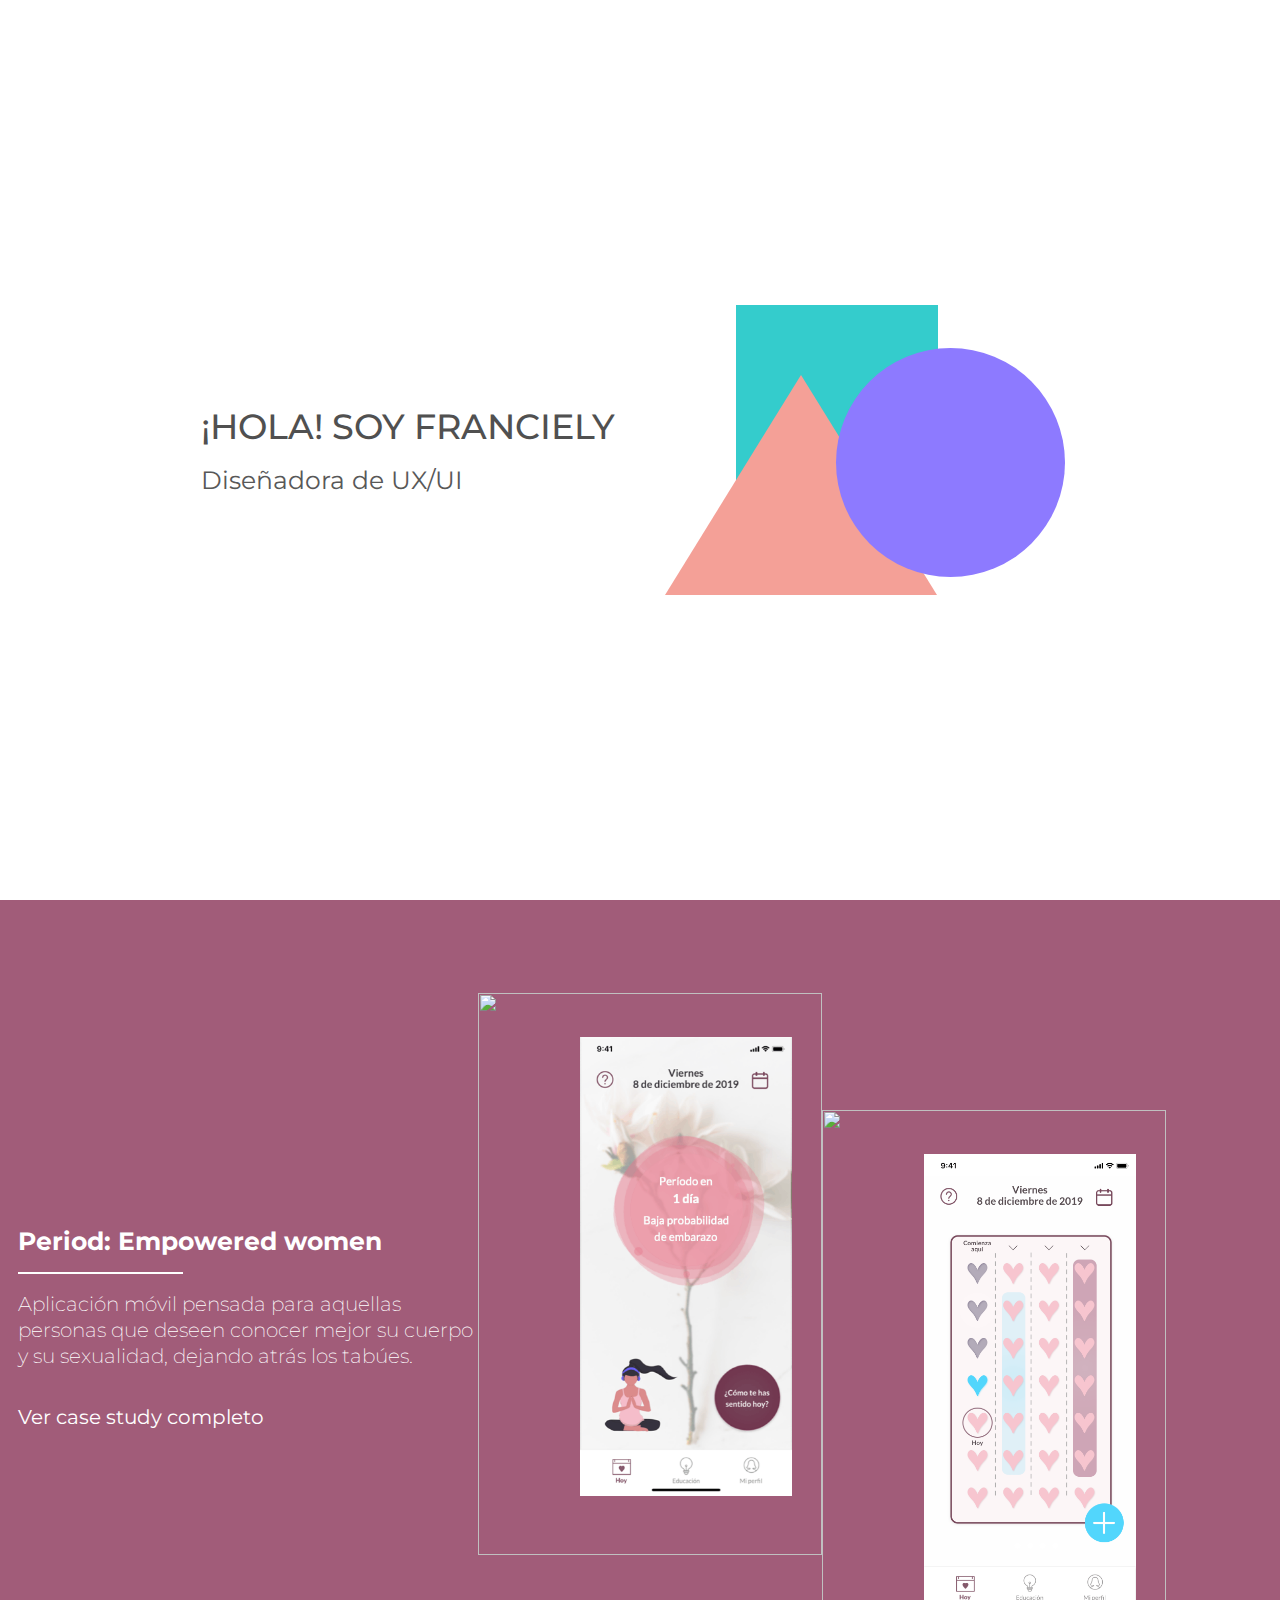
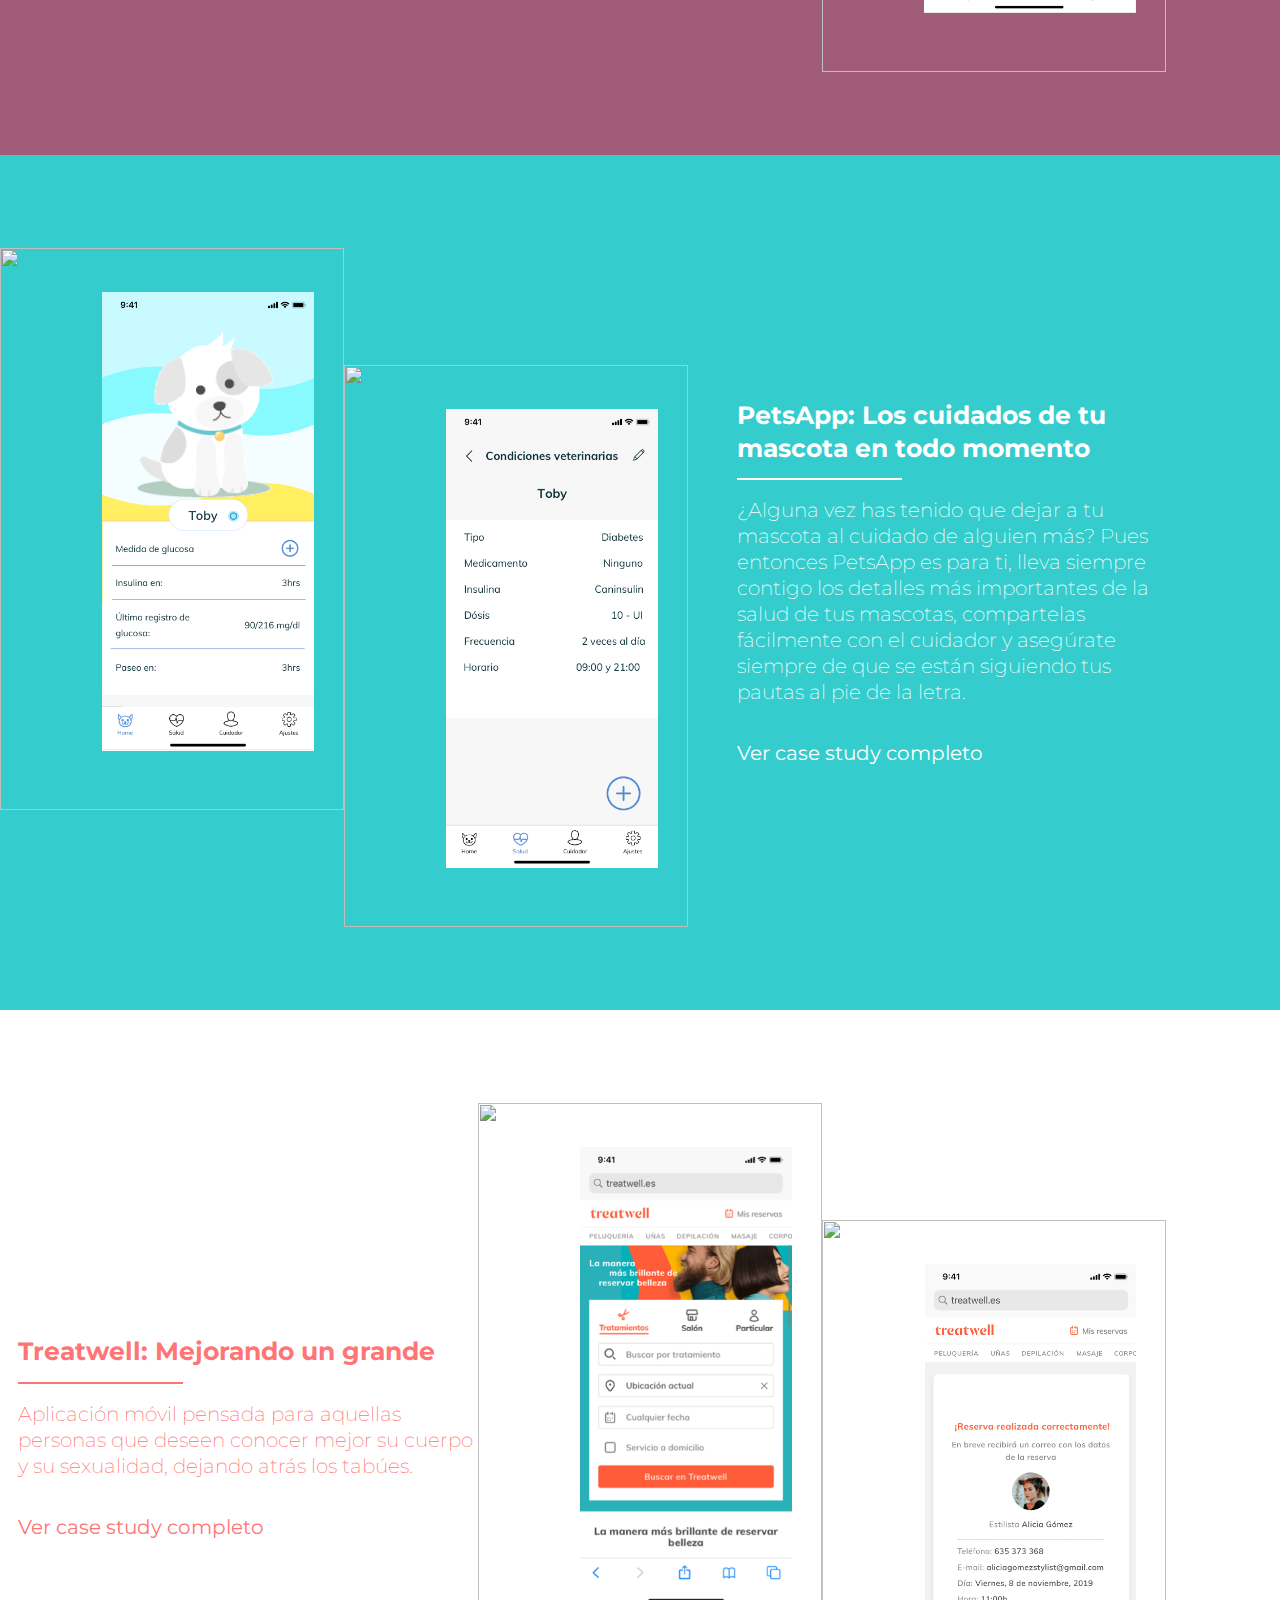
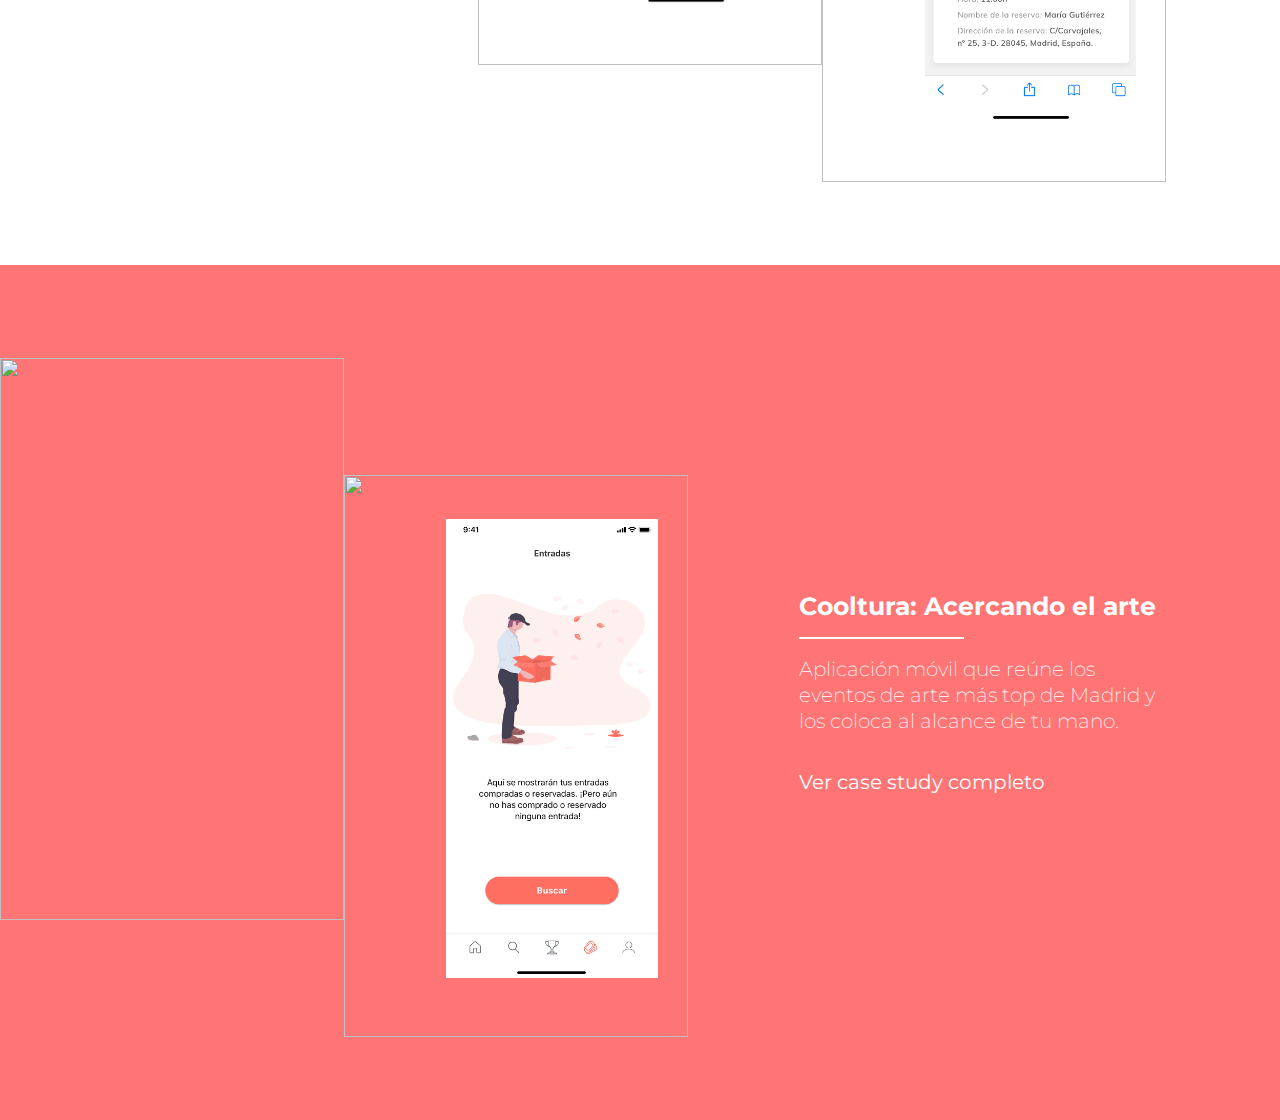
==== commit 90de0170: "meta title" ====
--- a/index.html
+++ b/index.html
@@ -6,6 +6,7 @@
   <meta name="viewport" content="width=device-width, initial-scale=1.0" />
   <meta http-equiv="X-UA-Compatible" content="ie=edge" />
   <meta property="og:image" content="IMAGENES/Project 1/Mockup:Period.png" />
+  <meta name="title" property="og:title" content="Franciely Portafolio">
   <title>Franciely Aguilera</title>
   <link rel="stylesheet" href="STYLES/Normalize.css" />
   <link rel="stylesheet" href="STYLES/Style.css" />
@@ -17,6 +18,7 @@
 <body>
 
   <div class="Container">
+
 
     <!-- Main section -->
     <div class="MainSection">
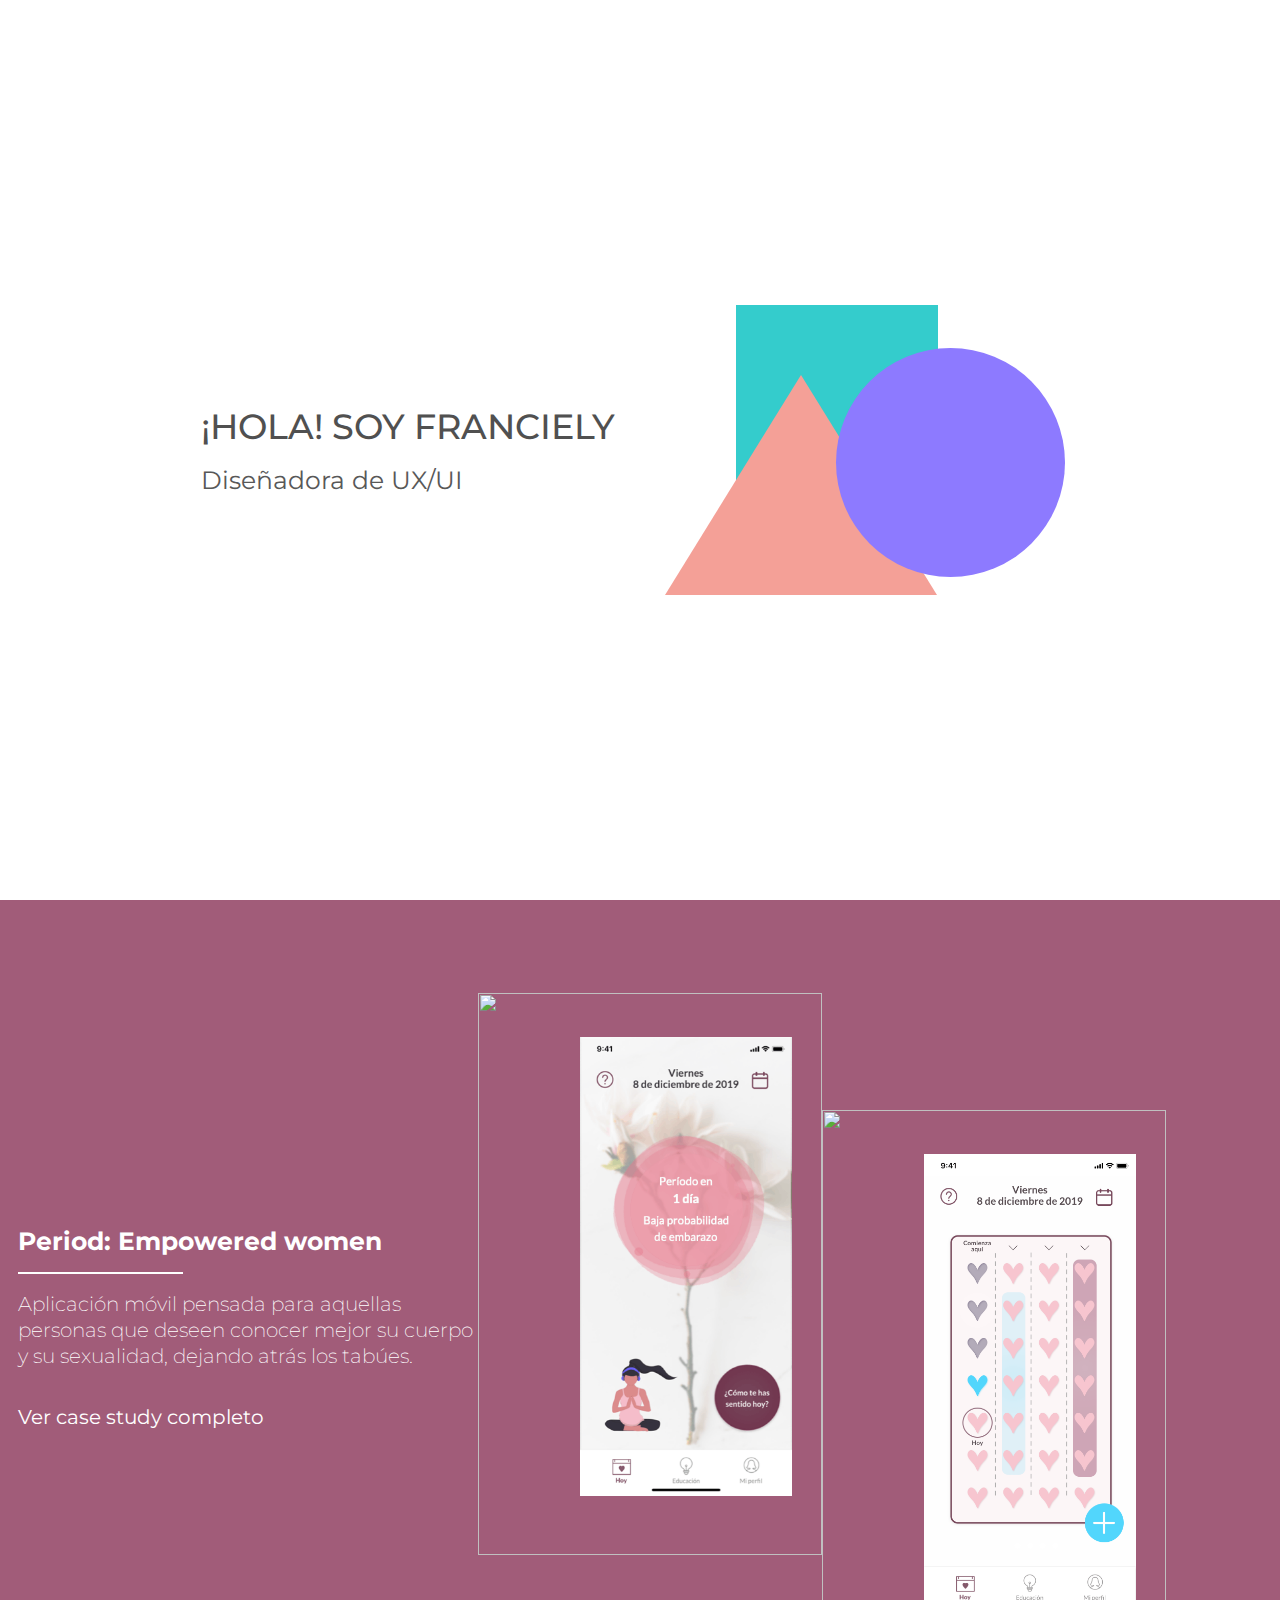
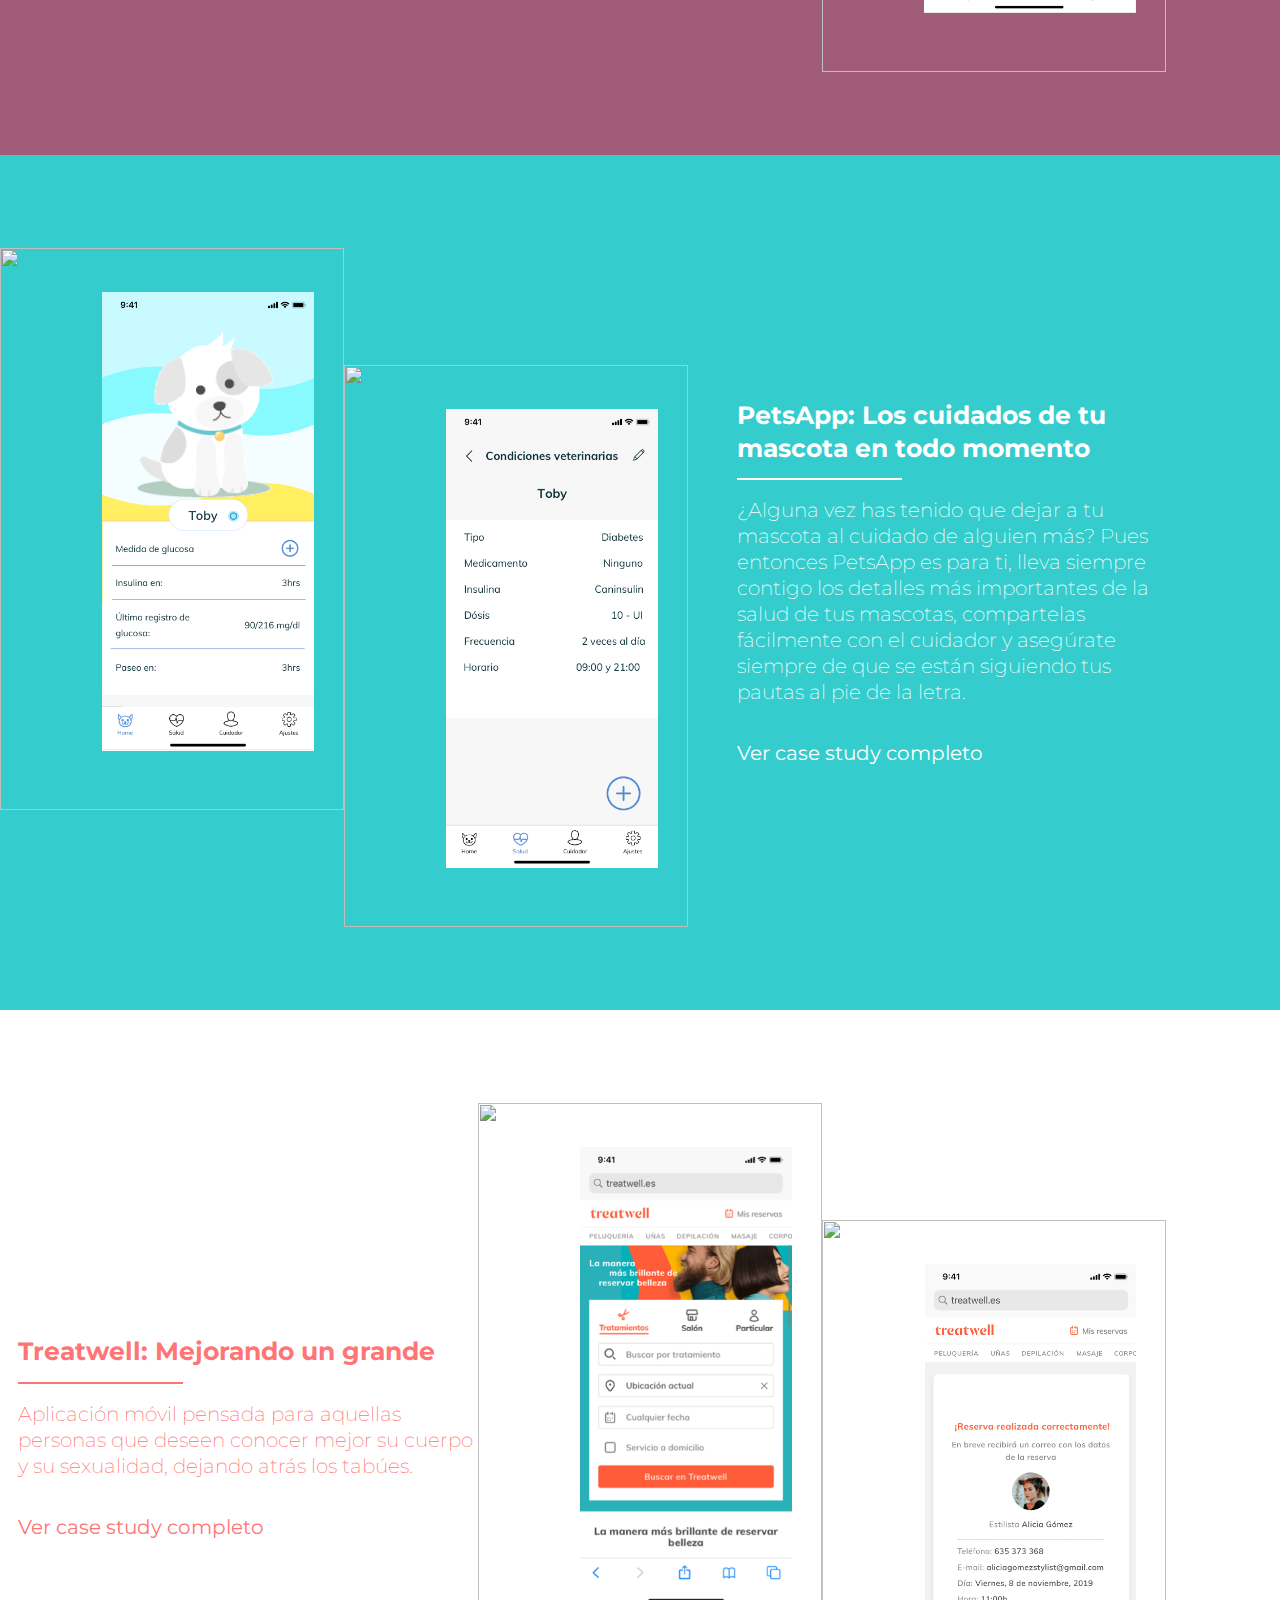
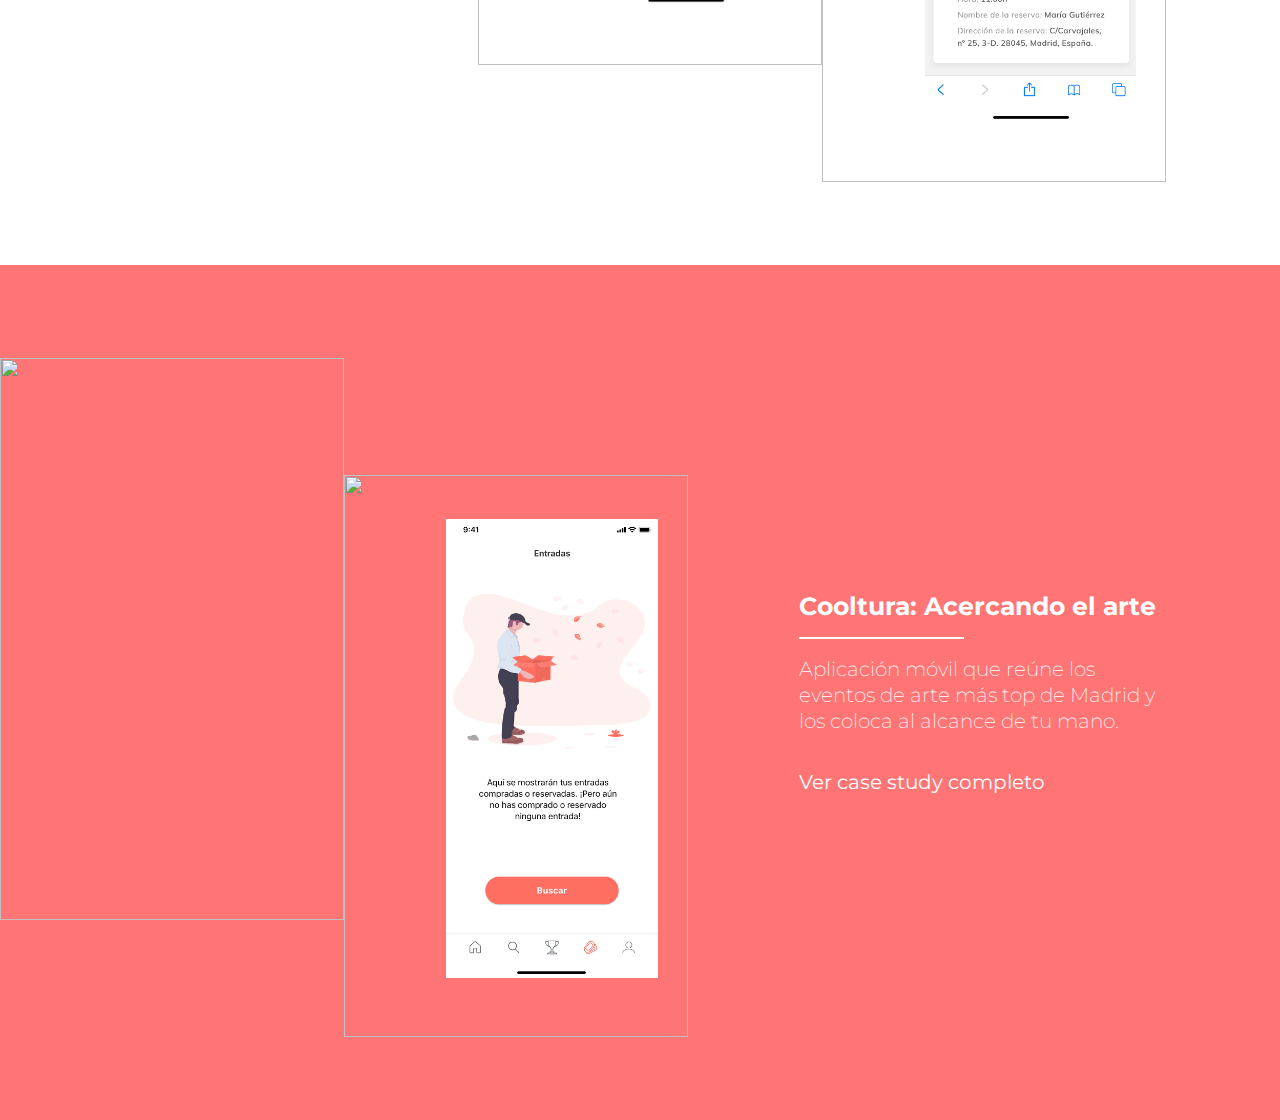
==== commit 817630d2: "Update index.html" ====
--- a/index.html
+++ b/index.html
@@ -5,7 +5,7 @@
   <meta charset="UTF-8" />
   <meta name="viewport" content="width=device-width, initial-scale=1.0" />
   <meta http-equiv="X-UA-Compatible" content="ie=edge" />
-  <meta property="og:image" content="IMAGENES/Project 1/Mockup:Period.png" />
+  <meta property="og:image" content="https://res.cloudinary.com/dli46tlql/image/upload/v1593767772/Portafolio/HomePortafolio_cov0x8.png" />
   <meta name="title" property="og:title" content="Franciely Portafolio">
   <title>Franciely Aguilera</title>
   <link rel="stylesheet" href="STYLES/Normalize.css" />
